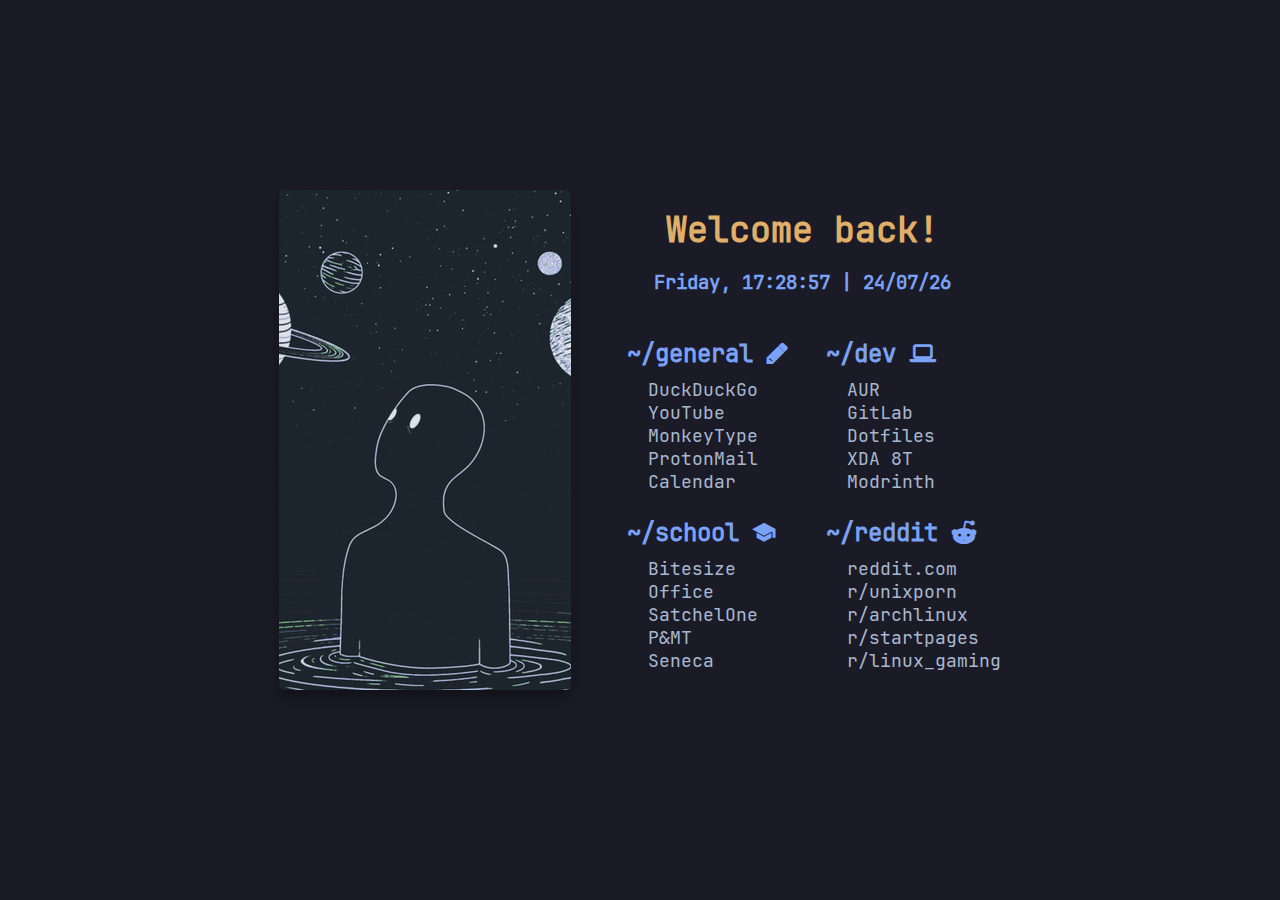
==== fazzi/index.html @ a513d1ed "Add files via upload" ====
<!DOCTYPE html>
<html>

<head>
  <title>~/startpage 🏠</title>
  <link rel="stylesheet" type="text/css" href="../src/style.css">
  <link rel="stylesheet" type="text/css" href="colors.css">
  <link rel="icon"
    href="https://code.toofishes.net/cgit/dan/archweb.git/plain/public/static/logos/archlinux-logo-only.svg"
</head>

<body>
  <div class="image" id="imageDiv">
    <img alt="cover-image" id="image" src="../src/images/image1.jpg">
  </div>
  <link-grid class="slide-in">
    <greeting>Welcome back!</greeting>
    <date id="date"></date>
    <url-list>
      <li>~/general </li>
      <li><a href="https://duckduckgo.com/">DuckDuckGo</a></li>
      <li><a href="https://youtube.com">YouTube</a></li>
      <li><a href="https://monkeytype.com/">MonkeyType</a></li>
      <li><a href="https://mail.proton.me/u/2/inbox">ProtonMail</a></li>
      <li><a href="https://calendar.proton.me/u/2/">Calendar</a></li>
    </url-list>
    <url-list>
      <li>~/dev </li>
      <li><a href="https://aur.archlinux.org/">AUR</a></li>
      <li><a href="https://gitlab.com/dashboard/projects">GitLab</a></li>
      <li><a href="https://gitlab.com/fazzi/dotfiles">Dotfiles</a></li>
      <li><a href="https://forum.xda-developers.com/c/oneplus-8t.11579/">XDA 8T</a></li>
      <li><a href="https://modrinth.com/">Modrinth</a></li>
    </url-list>
    <url-list>
      <li>~/school 拾</li>
      <li><a href="https://www.bbc.co.uk/bitesize">Bitesize</a></li>
      <li><a href="https://www.office.com/?auth=2">Office</a></li>
      <li><a href="https://www.satchelone.com/todos/upcoming">SatchelOne</a></li>
      <li><a href="https://www.physicsandmathstutor.com/">P&MT</a></li>
      <li><a href="https://app.senecalearning.com/">Seneca</a></li>
    </url-list>
    <url-list>
      <li>~/reddit </li>
      <li><a href="https://reddit.com/">reddit.com</a></li>
      <li><a href="https://reddit.com/r/unixporn/">r/unixporn</a></li>
      <li><a href="https://reddit.com/r/archlinux/">r/archlinux</a></li>
      <li><a href="https://reddit.com/r/startpages/">r/startpages</a></li>
      <li><a href="https://reddit.com/r/linux_gaming/">r/linux_gaming</a></li>
    </url-list>
  </link-grid>
  <script type="text/javascript" src="./localStorageHelper.js"></script>
  <script type="text/javascript" src="../src/dateHelper.js"></script>
  <script type="text/javascript" src="../src/colorHelper.js"></script>
</body>

</html>
---- src/style.css ----
@font-face {
  font-family: "JetBrains";
  src:
    local('JetBrains Mono Regular Nerd Font Complete'),
    url('../src/JetBrains.woff2'),
    url('../src/JetBrains.ttf');
}



html {
  align-items: center;
  display: flex;
  height: 100%;
  justify-content: center;
}

body {
  display: flex;
  color: var(--secondary-color);
  background: var(--bg-color);
  padding: 1em;
  font-family: JetBrains;
  transition: background 0.5s ease-out, color 0.5s ease-out;
}

img {
  height: 500px;
  width: 292px;
  margin-top: -1em;
  margin-right: 2em;
  border-radius: 6px;
  box-shadow: 0 10px 20px rgba(0, 0, 0, 0.25), 0 5px 5px rgba(0, 0, 0, 0.12);
  opacity: 1;
  animation: fadeIn ease-in-out 0.5s;
  transition: transform 0.2s, opacity 0.2s ease-out;
  object-fit: cover;
}

.fade-out {
  opacity: 0;
}

img:hover {
  transform: scale(1.1); /* (110% zoom - Note: if the zoom is too large, it will go outside of the viewport) */
  cursor: pointer;
}

@keyframes fadeIn {
  0% {
    opacity: 0;
  }
  20% {
    opacity: 0;
}
  100% {
    opacity: 1;
  }
}


.slide-in {
  animation: slide-in 0.5s ease-in-out forwards;
}


@keyframes slide-in {
  0% {
    transform: translateX(100%);
    opacity: 0;
  }
  20% {
    transform: translateX(100%);
    opacity: 0;
}
  100% {
    transform: translateX(0);
    opacity: 1;
  }
}

@media (max-width: 775px) {
  img {
    display: none;
  }
}

link-grid {
  display: grid;
  grid-row-gap: 1em;
  grid-template-columns: 1fr 1fr;
  min-width: 24em;
  grid-auto-rows: max-content;
}

greeting {
  font-size: 2.2em;
  font-weight: bold;
  grid-column: 1/-1;
  text-align: center;
}

date {
  font-size: 1.2em;
  font-weight: 600;
  color: var(--accent-color);
  grid-column: 1/-1;
  text-align: center;
  margin-bottom: 1em;
  transition: color 0.2s ease-out;
}

url-list {
  white-space: nowrap;
  list-style-type: none;
}

li {
  margin-left: 2.8em;
}

li:first-child {
  display: inline-block;
  color: var(--accent-color);
  font-size: 1.5em;
  font-weight: 600;
  text-align: center;
  line-height: 2em;
  margin-left: 1em;
  transition: color 0.2s ease-out;
}

a {
  color: var(--primary-color);
  font-size: 1.1em;
  text-decoration: none;
  transition: color ease-out 0.2s;
}

a:hover {
  color:var(--link-accent-color);
  font-style: italic;
}
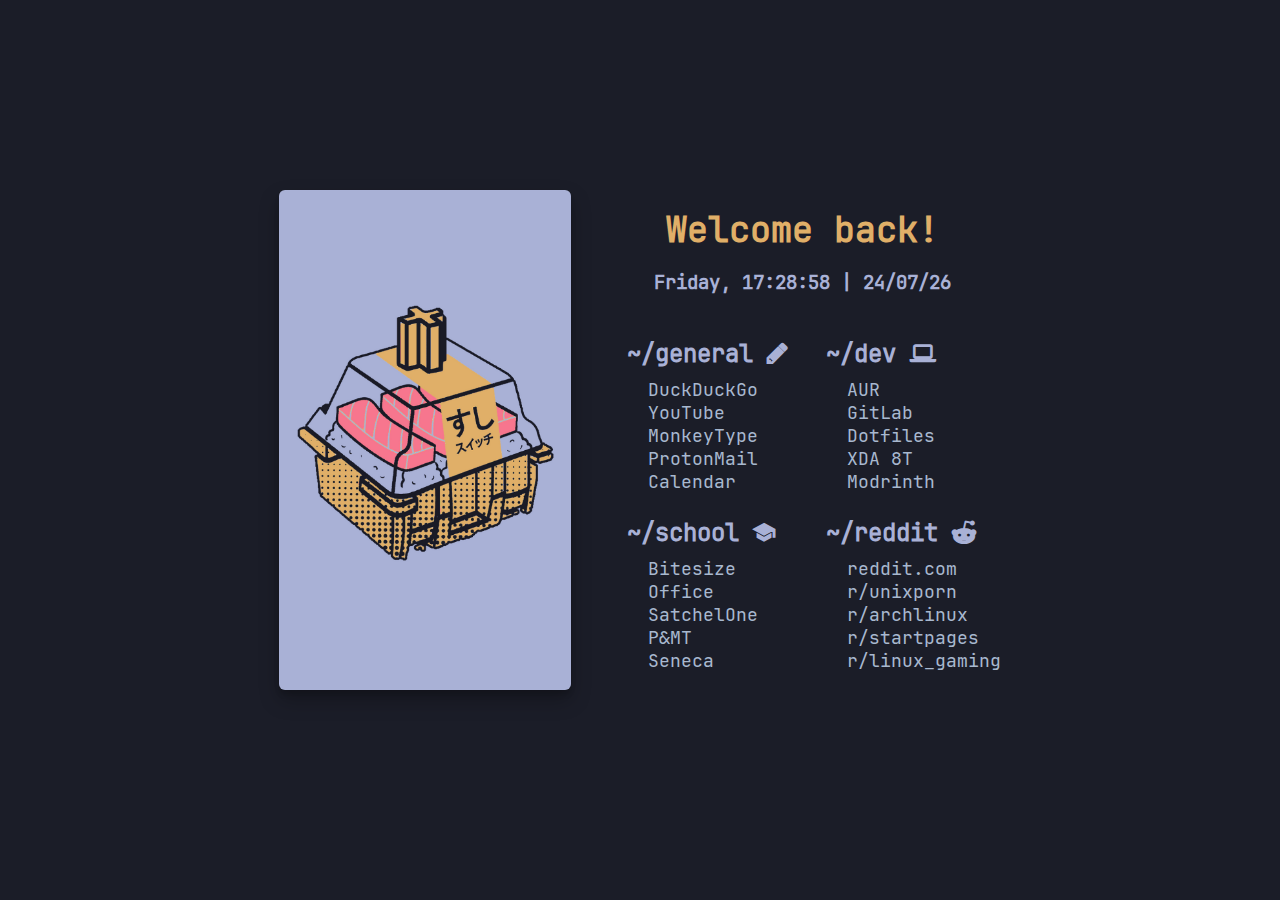
==== commit 35bdfda7: "update fazzi/index.html, kunzooz/index.html, sam/index.html and colorHelper.js" ====
--- a/fazzi/index.html
+++ b/fazzi/index.html
@@ -1,57 +1,61 @@
 <!DOCTYPE html>
 <html>
+  <head>
+    <title>~/startpage 🏠</title>
+    <link rel="stylesheet" type="text/css" href="../src/style.css" />
+    <link rel="stylesheet" type="text/css" href="colors.css" />
+    <link rel="icon"
+    href="https://code.toofishes.net/cgit/dan/archweb.git/plain/public/static/logos/archlinux-logo-only.svg"
+  </head>
 
-<head>
-  <title>~/startpage 🏠</title>
-  <link rel="stylesheet" type="text/css" href="../src/style.css">
-  <link rel="stylesheet" type="text/css" href="colors.css">
-  <link rel="icon"
-    href="https://code.toofishes.net/cgit/dan/archweb.git/plain/public/static/logos/archlinux-logo-only.svg"
-</head>
-
-<body>
-  <div class="image" id="imageDiv">
-    <img alt="cover-image" id="image" src="../src/images/image1.jpg">
-  </div>
-  <link-grid class="slide-in">
-    <greeting>Welcome back!</greeting>
-    <date id="date"></date>
-    <url-list>
-      <li>~/general </li>
-      <li><a href="https://duckduckgo.com/">DuckDuckGo</a></li>
-      <li><a href="https://youtube.com">YouTube</a></li>
-      <li><a href="https://monkeytype.com/">MonkeyType</a></li>
-      <li><a href="https://mail.proton.me/u/2/inbox">ProtonMail</a></li>
-      <li><a href="https://calendar.proton.me/u/2/">Calendar</a></li>
-    </url-list>
-    <url-list>
-      <li>~/dev </li>
-      <li><a href="https://aur.archlinux.org/">AUR</a></li>
-      <li><a href="https://gitlab.com/dashboard/projects">GitLab</a></li>
-      <li><a href="https://gitlab.com/fazzi/dotfiles">Dotfiles</a></li>
-      <li><a href="https://forum.xda-developers.com/c/oneplus-8t.11579/">XDA 8T</a></li>
-      <li><a href="https://modrinth.com/">Modrinth</a></li>
-    </url-list>
-    <url-list>
-      <li>~/school 拾</li>
-      <li><a href="https://www.bbc.co.uk/bitesize">Bitesize</a></li>
-      <li><a href="https://www.office.com/?auth=2">Office</a></li>
-      <li><a href="https://www.satchelone.com/todos/upcoming">SatchelOne</a></li>
-      <li><a href="https://www.physicsandmathstutor.com/">P&MT</a></li>
-      <li><a href="https://app.senecalearning.com/">Seneca</a></li>
-    </url-list>
-    <url-list>
-      <li>~/reddit </li>
-      <li><a href="https://reddit.com/">reddit.com</a></li>
-      <li><a href="https://reddit.com/r/unixporn/">r/unixporn</a></li>
-      <li><a href="https://reddit.com/r/archlinux/">r/archlinux</a></li>
-      <li><a href="https://reddit.com/r/startpages/">r/startpages</a></li>
-      <li><a href="https://reddit.com/r/linux_gaming/">r/linux_gaming</a></li>
-    </url-list>
-  </link-grid>
-  <script type="text/javascript" src="./localStorageHelper.js"></script>
-  <script type="text/javascript" src="../src/dateHelper.js"></script>
-  <script type="text/javascript" src="../src/colorHelper.js"></script>
-</body>
-
+  <body>
+    <div class="image" id="imageDiv">
+      <img alt="cover-image" id="image" src="../src/images/key.png" />
+    </div>
+    <link-grid class="slide-in">
+      <greeting>Welcome back!</greeting>
+      <date id="date"></date>
+      <url-list>
+        <li>~/general </li>
+        <li><a href="https://duckduckgo.com/">DuckDuckGo</a></li>
+        <li><a href="https://youtube.com">YouTube</a></li>
+        <li><a href="https://monkeytype.com/">MonkeyType</a></li>
+        <li><a href="https://mail.proton.me/u/2/inbox">ProtonMail</a></li>
+        <li><a href="https://calendar.proton.me/u/2/">Calendar</a></li>
+      </url-list>
+      <url-list>
+        <li>~/dev </li>
+        <li><a href="https://aur.archlinux.org/">AUR</a></li>
+        <li><a href="https://gitlab.com/dashboard/projects">GitLab</a></li>
+        <li><a href="https://gitlab.com/fazzi/dotfiles">Dotfiles</a></li>
+        <li>
+          <a href="https://forum.xda-developers.com/c/oneplus-8t.11579/"
+            >XDA 8T</a
+          >
+        </li>
+        <li><a href="https://modrinth.com/">Modrinth</a></li>
+      </url-list>
+      <url-list>
+        <li>~/school 拾</li>
+        <li><a href="https://www.bbc.co.uk/bitesize">Bitesize</a></li>
+        <li><a href="https://www.office.com/?auth=2">Office</a></li>
+        <li>
+          <a href="https://www.satchelone.com/todos/upcoming">SatchelOne</a>
+        </li>
+        <li><a href="https://www.physicsandmathstutor.com/">P&MT</a></li>
+        <li><a href="https://app.senecalearning.com/">Seneca</a></li>
+      </url-list>
+      <url-list>
+        <li>~/reddit </li>
+        <li><a href="https://reddit.com/">reddit.com</a></li>
+        <li><a href="https://reddit.com/r/unixporn/">r/unixporn</a></li>
+        <li><a href="https://reddit.com/r/archlinux/">r/archlinux</a></li>
+        <li><a href="https://reddit.com/r/startpages/">r/startpages</a></li>
+        <li><a href="https://reddit.com/r/linux_gaming/">r/linux_gaming</a></li>
+      </url-list>
+    </link-grid>
+    <script type="text/javascript" src="./localStorageHelper.js"></script>
+    <script type="text/javascript" src="../src/dateHelper.js"></script>
+    <script type="text/javascript" src="../src/colorHelper.js"></script>
+  </body>
 </html>
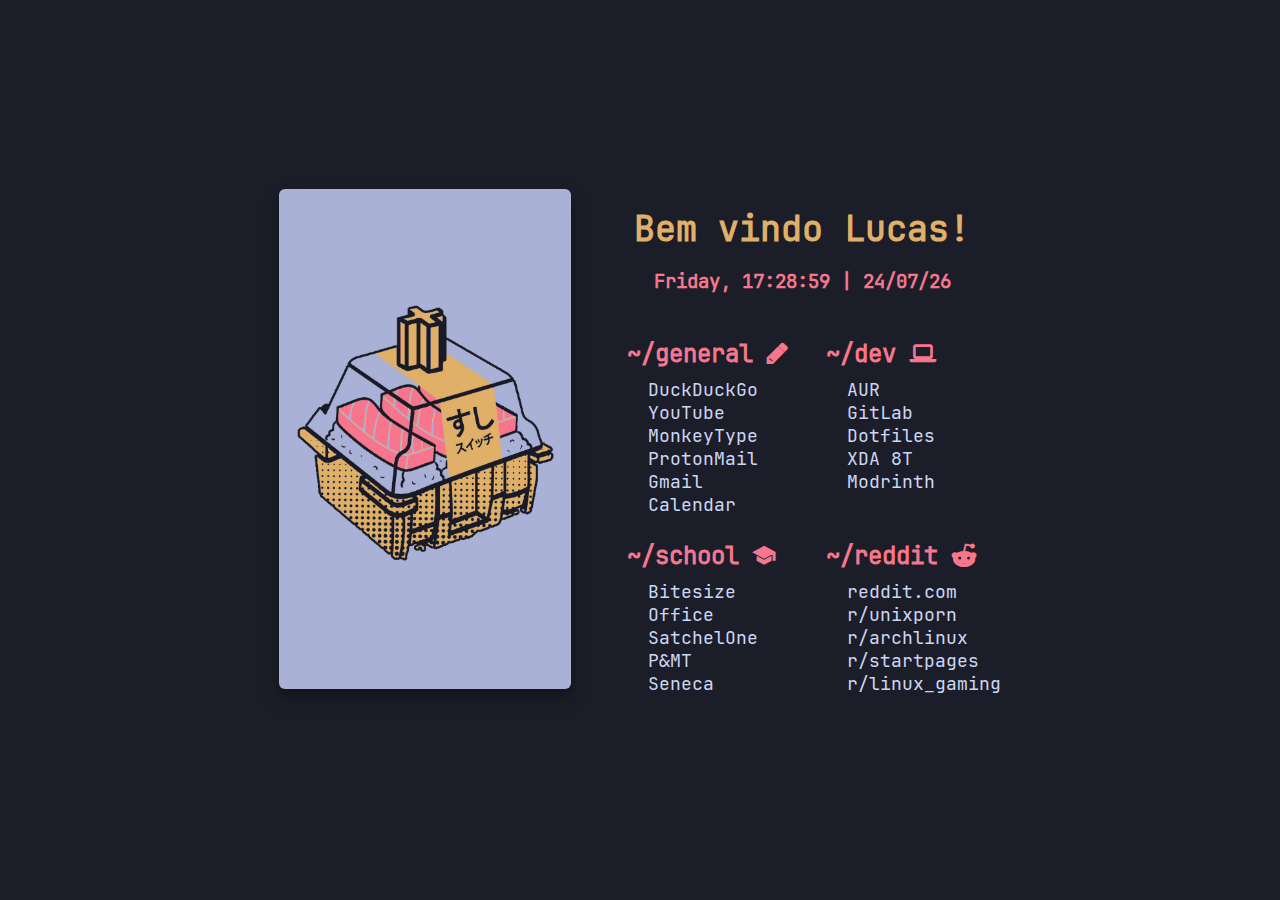
==== commit 5e4a01d2: "update 1 file and delete 1 file" ====
--- a/fazzi/index.html
+++ b/fazzi/index.html
@@ -1,7 +1,7 @@
 <!DOCTYPE html>
 <html>
   <head>
-    <title>~/startpage 🏠</title>
+    <title>~/ Inicio</title>
     <link rel="stylesheet" type="text/css" href="../src/style.css" />
     <link rel="stylesheet" type="text/css" href="colors.css" />
     <link rel="icon"
@@ -13,7 +13,7 @@
       <img alt="cover-image" id="image" src="../src/images/key.png" />
     </div>
     <link-grid class="slide-in">
-      <greeting>Welcome back!</greeting>
+      <greeting>Bem vindo Lucas!</greeting>
       <date id="date"></date>
       <url-list>
         <li>~/general </li>
@@ -21,6 +21,7 @@
         <li><a href="https://youtube.com">YouTube</a></li>
         <li><a href="https://monkeytype.com/">MonkeyType</a></li>
         <li><a href="https://mail.proton.me/u/2/inbox">ProtonMail</a></li>
+        <li><a href="https://mail.google.com/mail/u/0/">Gmail</a></li>
         <li><a href="https://calendar.proton.me/u/2/">Calendar</a></li>
       </url-list>
       <url-list>
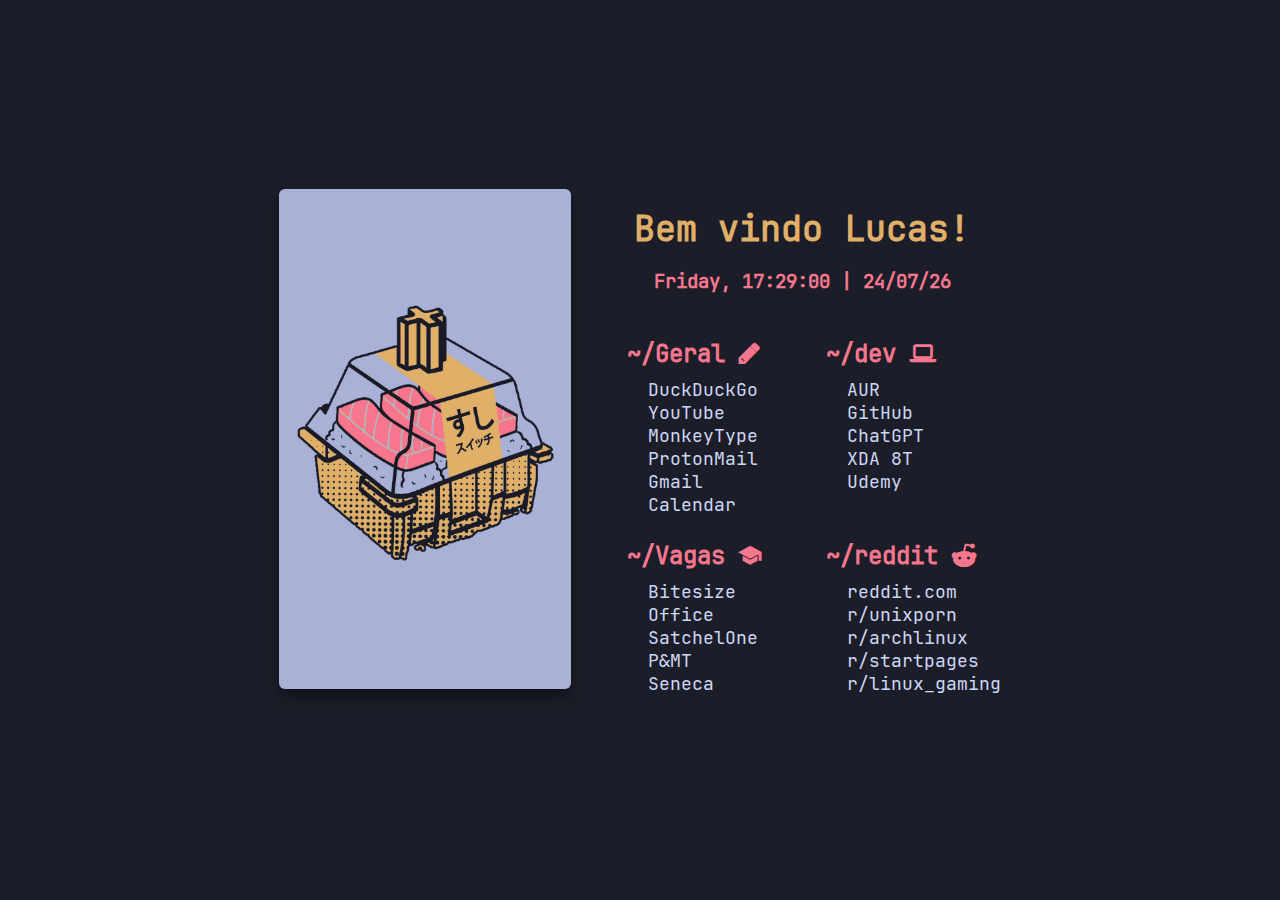
==== commit 5d23efeb: "update fazzi/index.html" ====
--- a/fazzi/index.html
+++ b/fazzi/index.html
@@ -15,8 +15,9 @@
     <link-grid class="slide-in">
       <greeting>Bem vindo Lucas!</greeting>
       <date id="date"></date>
+
       <url-list>
-        <li>~/general </li>
+        <li>~/Geral </li>
         <li><a href="https://duckduckgo.com/">DuckDuckGo</a></li>
         <li><a href="https://youtube.com">YouTube</a></li>
         <li><a href="https://monkeytype.com/">MonkeyType</a></li>
@@ -24,20 +25,22 @@
         <li><a href="https://mail.google.com/mail/u/0/">Gmail</a></li>
         <li><a href="https://calendar.proton.me/u/2/">Calendar</a></li>
       </url-list>
+
       <url-list>
         <li>~/dev </li>
         <li><a href="https://aur.archlinux.org/">AUR</a></li>
-        <li><a href="https://gitlab.com/dashboard/projects">GitLab</a></li>
-        <li><a href="https://gitlab.com/fazzi/dotfiles">Dotfiles</a></li>
+        <li><a href="https://github.com/wannacry3030">GitHub</a></li>
+        <li><a href="https://chat.openai.com/">ChatGPT</a></li>
         <li>
           <a href="https://forum.xda-developers.com/c/oneplus-8t.11579/"
             >XDA 8T</a
           >
         </li>
-        <li><a href="https://modrinth.com/">Modrinth</a></li>
+        <li><a href="https://www.udemy.com/home/my-courses/">Udemy</a></li>
       </url-list>
+
       <url-list>
-        <li>~/school 拾</li>
+        <li>~/Vagas 拾</li>
         <li><a href="https://www.bbc.co.uk/bitesize">Bitesize</a></li>
         <li><a href="https://www.office.com/?auth=2">Office</a></li>
         <li>
@@ -46,6 +49,7 @@
         <li><a href="https://www.physicsandmathstutor.com/">P&MT</a></li>
         <li><a href="https://app.senecalearning.com/">Seneca</a></li>
       </url-list>
+
       <url-list>
         <li>~/reddit </li>
         <li><a href="https://reddit.com/">reddit.com</a></li>
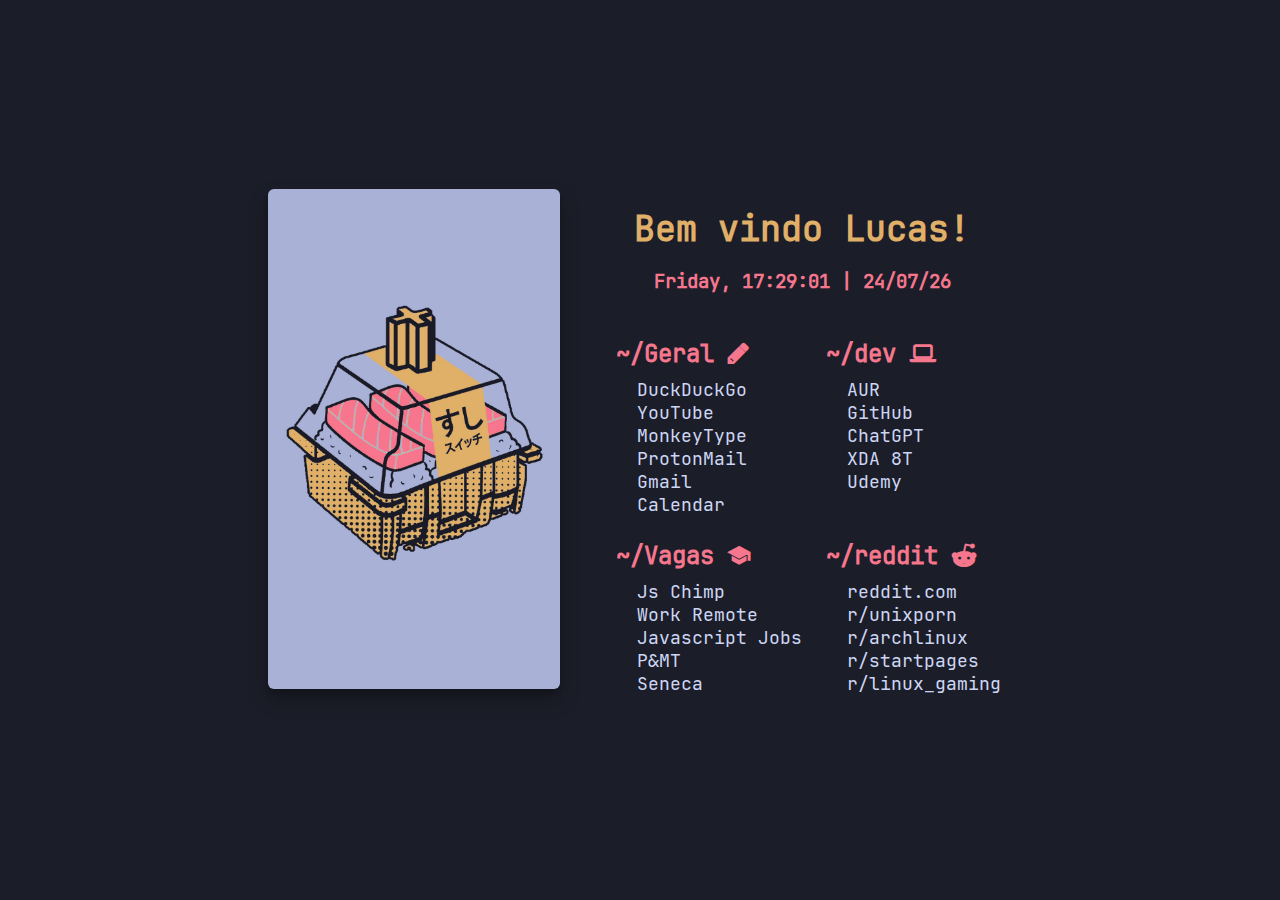
==== commit e326e04b: "update fazzi/index.html" ====
--- a/fazzi/index.html
+++ b/fazzi/index.html
@@ -41,10 +41,10 @@
 
       <url-list>
         <li>~/Vagas 拾</li>
-        <li><a href="https://www.bbc.co.uk/bitesize">Bitesize</a></li>
-        <li><a href="https://www.office.com/?auth=2">Office</a></li>
+        <li><a href="https://jschimp.com/">Js Chimp</a></li>
+        <li><a href="https://weworkremotely.com/">Work Remote </a></li>
         <li>
-          <a href="https://www.satchelone.com/todos/upcoming">SatchelOne</a>
+          <a href="https://javascript.jobs/junior-jobs">Javascript Jobs</a>
         </li>
         <li><a href="https://www.physicsandmathstutor.com/">P&MT</a></li>
         <li><a href="https://app.senecalearning.com/">Seneca</a></li>
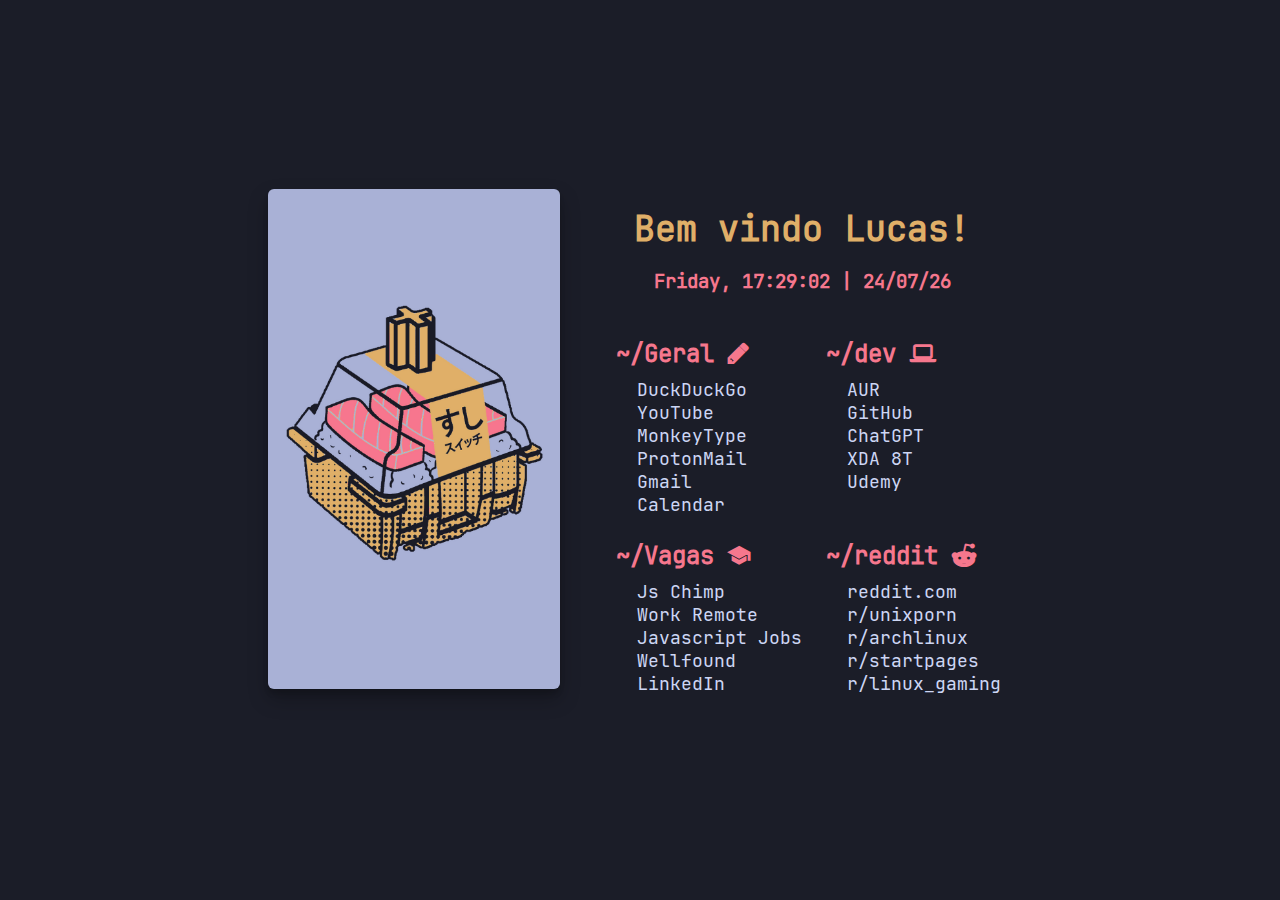
==== commit 21dff4dd: "update fazzi/index.html" ====
--- a/fazzi/index.html
+++ b/fazzi/index.html
@@ -18,45 +18,89 @@
 
       <url-list>
         <li>~/Geral </li>
-        <li><a href="https://duckduckgo.com/">DuckDuckGo</a></li>
-        <li><a href="https://youtube.com">YouTube</a></li>
-        <li><a href="https://monkeytype.com/">MonkeyType</a></li>
-        <li><a href="https://mail.proton.me/u/2/inbox">ProtonMail</a></li>
-        <li><a href="https://mail.google.com/mail/u/0/">Gmail</a></li>
-        <li><a href="https://calendar.proton.me/u/2/">Calendar</a></li>
+        <li>
+          <a href="https://duckduckgo.com/" target="_blank">DuckDuckGo</a>
+        </li>
+        <li><a href="https://youtube.com" target="_blank">YouTube</a></li>
+        <li>
+          <a href="https://monkeytype.com/" target="_blank">MonkeyType</a>
+        </li>
+        <li>
+          <a href="https://mail.proton.me/u/2/inbox" target="_blank"
+            >ProtonMail</a
+          >
+        </li>
+        <li>
+          <a href="https://mail.google.com/mail/u/0/" target="_blank">Gmail</a>
+        </li>
+        <li>
+          <a href="https://calendar.proton.me/u/2/" target="_blank">Calendar</a>
+        </li>
       </url-list>
 
       <url-list>
         <li>~/dev </li>
-        <li><a href="https://aur.archlinux.org/">AUR</a></li>
-        <li><a href="https://github.com/wannacry3030">GitHub</a></li>
-        <li><a href="https://chat.openai.com/">ChatGPT</a></li>
+        <li><a href="https://aur.archlinux.org/" target="_blank">AUR</a></li>
         <li>
-          <a href="https://forum.xda-developers.com/c/oneplus-8t.11579/"
+          <a href="https://github.com/wannacry3030" target="_blank">GitHub</a>
+        </li>
+        <li><a href="https://chat.openai.com/" target="_blank">ChatGPT</a></li>
+        <li>
+          <a
+            href="https://forum.xda-developers.com/c/oneplus-8t.11579/"
+            target="_blank"
             >XDA 8T</a
           >
         </li>
-        <li><a href="https://www.udemy.com/home/my-courses/">Udemy</a></li>
+        <li>
+          <a href="https://www.udemy.com/home/my-courses" target="_blank"
+            >Udemy</a
+          >
+        </li>
       </url-list>
 
       <url-list>
         <li>~/Vagas 拾</li>
-        <li><a href="https://jschimp.com/">Js Chimp</a></li>
-        <li><a href="https://weworkremotely.com/">Work Remote </a></li>
+        <li><a href="https://jschimp.com/" target="_blank">Js Chimp</a></li>
         <li>
-          <a href="https://javascript.jobs/junior-jobs">Javascript Jobs</a>
+          <a href="https://weworkremotely.com/" target="_blank">Work Remote </a>
         </li>
-        <li><a href="https://www.physicsandmathstutor.com/">P&MT</a></li>
-        <li><a href="https://app.senecalearning.com/">Seneca</a></li>
+        <li>
+          <a href="https://javascript.jobs/junior-jobs" target="_blank"
+            >Javascript Jobs</a
+          >
+        </li>
+        <li>
+          <a href="https://wellfound.com/jobs" target="_blank">Wellfound</a>
+        </li>
+        <li>
+          <a href="https://www.linkedin.com/jobs/" target="_blank">LinkedIn</a>
+        </li>
       </url-list>
 
       <url-list>
         <li>~/reddit </li>
-        <li><a href="https://reddit.com/">reddit.com</a></li>
-        <li><a href="https://reddit.com/r/unixporn/">r/unixporn</a></li>
-        <li><a href="https://reddit.com/r/archlinux/">r/archlinux</a></li>
-        <li><a href="https://reddit.com/r/startpages/">r/startpages</a></li>
-        <li><a href="https://reddit.com/r/linux_gaming/">r/linux_gaming</a></li>
+        <li><a href="https://reddit.com/" target="_blank">reddit.com</a></li>
+        <li>
+          <a href="https://reddit.com/r/unixporn/" target="_blank"
+            >r/unixporn</a
+          >
+        </li>
+        <li>
+          <a href="https://reddit.com/r/archlinux/" target="_blank"
+            >r/archlinux</a
+          >
+        </li>
+        <li>
+          <a href="https://reddit.com/r/startpages/" target="_blank"
+            >r/startpages</a
+          >
+        </li>
+        <li>
+          <a href="https://reddit.com/r/linux_gaming/" target="_blank"
+            >r/linux_gaming</a
+          >
+        </li>
       </url-list>
     </link-grid>
     <script type="text/javascript" src="./localStorageHelper.js"></script>
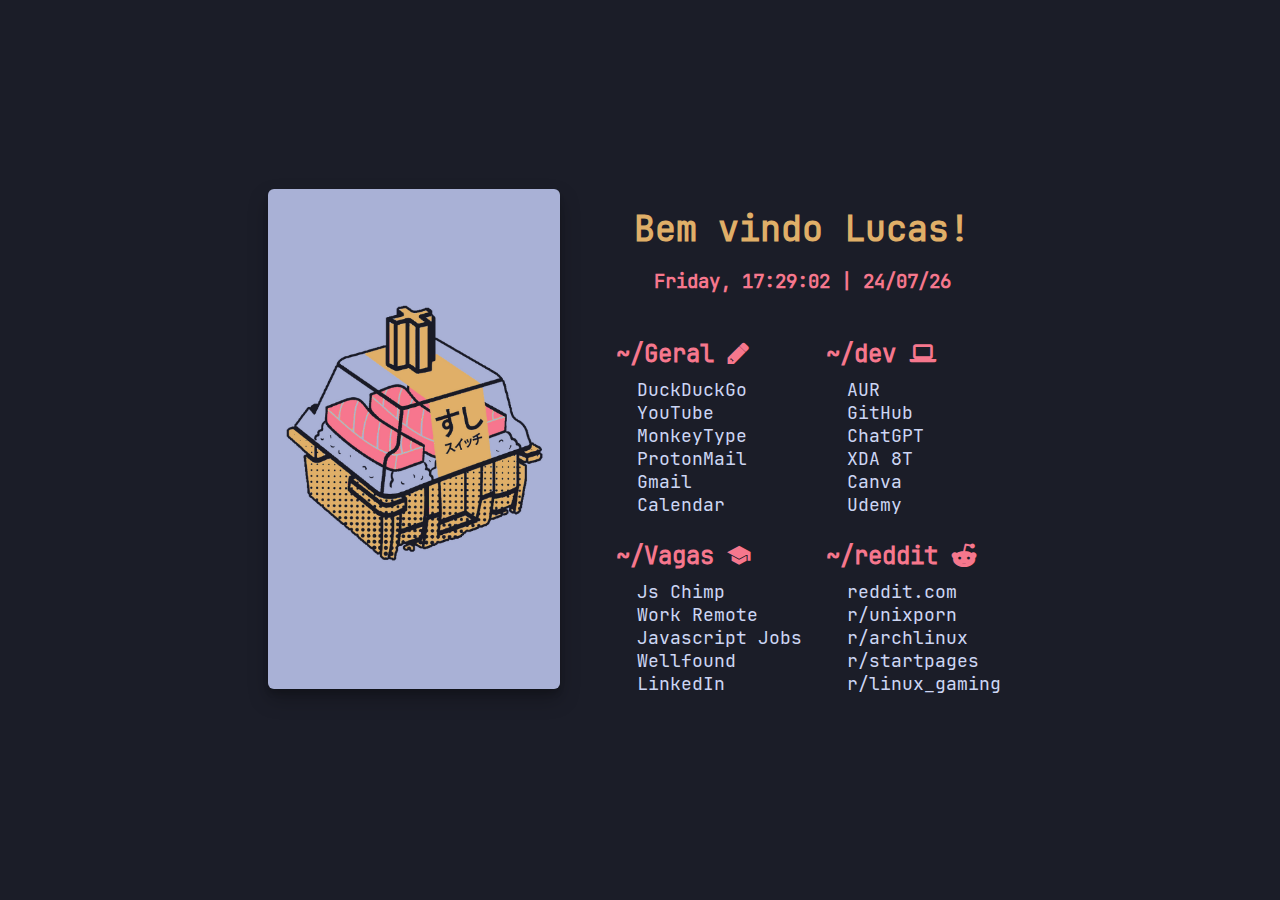
==== commit b4861dcd: "update fazzi/index.html" ====
--- a/fazzi/index.html
+++ b/fazzi/index.html
@@ -51,6 +51,9 @@
             target="_blank"
             >XDA 8T</a
           >
+        </li>
+        <li>
+          <a href="https://www.canva.com/" target="_blank">Canva</a>
         </li>
         <li>
           <a href="https://www.udemy.com/home/my-courses" target="_blank"
